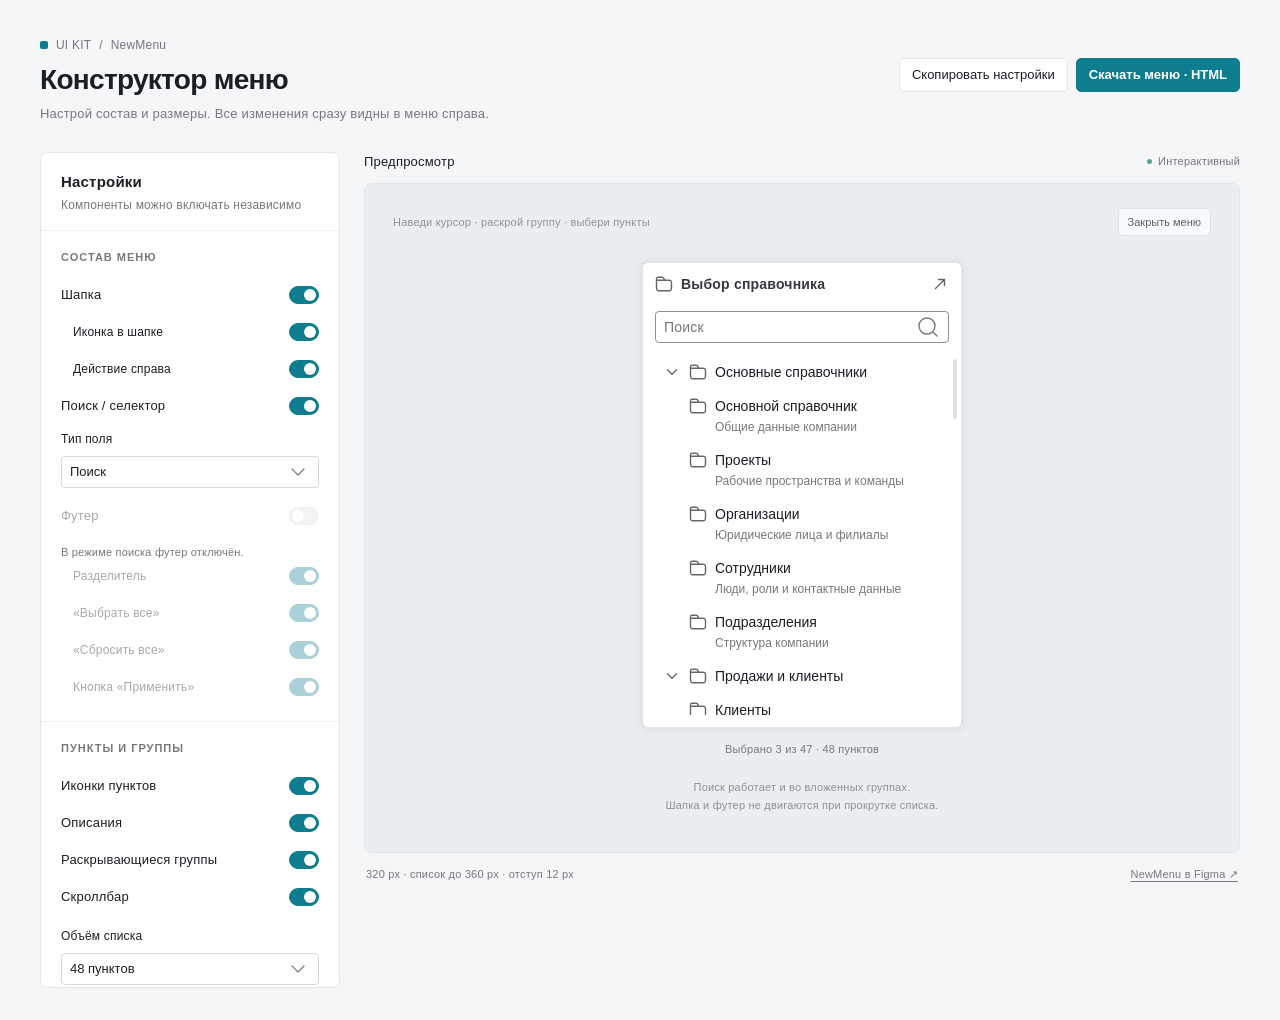
==== new-menu.html @ fdae14f4 "Add interactive NewMenu constructor" ====
<!doctype html>
<html lang="ru">
<head>
<meta charset="utf-8">
<meta name="viewport" content="width=device-width, initial-scale=1">
<meta name="color-scheme" content="light">
<title>NewMenu — конструктор</title>
<style>
:root{--accent:#0e7d8f;--text:#1b1e24;--muted:#76787c;--border:#e5e5e6;--hover:#f5fafb;--hover-text:#2b8d9c;--hover-icon:#0b6574;--icon:#636569;--danger:#d91528;--simple-text-disabled:#adaeb0;--surface:#fff;--menu-width:320px;--list-height:360px;--row-radius:4px}
*{box-sizing:border-box}body{margin:0;background:#f5f6f7;color:var(--text);font:14px/1.5 Inter,-apple-system,BlinkMacSystemFont,"Segoe UI",Arial,sans-serif;letter-spacing:.2px}button,input,select{font:inherit;color:inherit}button{cursor:pointer}button:disabled{cursor:default;opacity:.45}[hidden]{display:none!important}button,input,select,a{-webkit-tap-highlight-color:transparent}button:focus-visible,a:focus-visible,input:focus-visible,select:focus-visible{outline:2px solid var(--accent);outline-offset:3px}button{touch-action:manipulation}
.page{max-width:1320px;margin:auto;padding:36px 40px 32px}.page-header{display:flex;justify-content:space-between;align-items:flex-start;gap:24px;margin-bottom:28px}.eyebrow{display:flex;align-items:center;gap:8px;color:var(--muted);font-size:12px;margin-bottom:8px}.brand-mark{width:8px;height:8px;background:var(--accent);border-radius:2px}h1{font-size:28px;line-height:36px;letter-spacing:-.7px;margin:0 0 6px;font-weight:600}.subtitle{margin:0;color:var(--muted);max-width:620px;font-size:13px}.header-actions{display:flex;gap:8px;flex:none;padding-top:22px}.button{display:inline-flex;align-items:center;justify-content:center;gap:8px;min-height:34px;padding:7px 12px;border:1px solid var(--border);border-radius:5px;background:#fff;font-size:13px;line-height:18px;text-decoration:none}.button:hover{background:#f9fafb}.button--primary{background:var(--accent);border-color:var(--accent);color:#fff;font-weight:600}.button--primary:hover{background:#0b6e7e;border-color:#0b6e7e}.workspace{display:grid;grid-template-columns:300px minmax(0,1fr);gap:24px;align-items:start}.settings{background:#fff;border:1px solid var(--border);border-radius:8px;overflow:hidden}.settings-head{padding:18px 20px 16px;border-bottom:1px solid #eff0f1}.settings-head h2{margin:0 0 3px;font-size:15px;line-height:22px;font-weight:600}.settings-head p{margin:0;color:var(--muted);font-size:12px}.settings-section{margin:0;padding:18px 20px;border:0;border-bottom:1px solid #eff0f1;min-width:0}.settings-section:last-of-type{border-bottom:0}.section-title{font-size:11px;line-height:16px;letter-spacing:1px;text-transform:uppercase;font-weight:600;color:var(--muted);margin:0 0 14px}.switch-row{display:flex;align-items:center;justify-content:space-between;gap:12px;min-height:32px;font-size:13px;cursor:pointer}.switch-row+.switch-row{margin-top:5px}.switch-label{display:flex;align-items:center;gap:6px}.switch-row input{appearance:none;-webkit-appearance:none;position:relative;flex:none;width:30px;height:18px;margin:0;border:1px solid #d5d8da;border-radius:10px;background:#dfe2e4;cursor:pointer;transition:background .15s,border-color .15s}.switch-row input::after{content:"";position:absolute;left:2px;top:2px;width:12px;height:12px;border-radius:50%;background:#fff;box-shadow:0 1px 2px #0002;transition:transform .15s}.switch-row input:checked{background:var(--accent);border-color:var(--accent)}.switch-row input:checked::after{transform:translateX(12px)}.switch-row input:disabled{cursor:default;opacity:.35}.switch-row:has(input:disabled){color:#a6a9ad}.switch-row--sub{padding-left:12px;font-size:12px}.control-field{display:block;margin-bottom:16px;font-size:12px}.control-field:last-child{margin-bottom:0}.field-label{display:flex;align-items:center;justify-content:space-between;gap:8px;margin-bottom:8px}.field-value{color:var(--muted);font-variant-numeric:tabular-nums}.text-input,.select-input{width:100%;height:32px;border:1px solid #d5d8da;border-radius:4px;background:#fff;padding:5px 8px;font-size:13px}.text-input:hover,.select-input:hover{border-color:#a7acb0}.control-field input[type=range]{display:block;width:100%;margin:0;accent-color:var(--accent);height:18px;cursor:pointer}.settings-note{margin:12px 0 0;color:var(--muted);font-size:11px;line-height:16px}.presets{display:flex;gap:6px;flex-wrap:wrap}.preset{border:1px solid var(--border);border-radius:4px;background:#fff;padding:5px 8px;font-size:11px;line-height:16px}.preset:hover{border-color:#9fbfc4;background:var(--hover)}.settings-bottom{padding:14px 20px;background:#fbfcfc;border-top:1px solid #eff0f1}.reset-settings{border:0;padding:0;background:transparent;font-size:12px;color:var(--muted)}.reset-settings:hover{color:var(--accent)}
.preview-pane{min-width:0;position:sticky;top:24px}.preview-heading{display:flex;align-items:center;justify-content:space-between;gap:16px;margin:0 0 12px}.preview-heading h2{font-size:13px;font-weight:500;margin:0}.preview-state{display:flex;gap:6px;align-items:center;color:var(--muted);font-size:11px}.live-dot{width:5px;height:5px;border-radius:50%;background:#54a294}.stage{position:relative;min-height:670px;padding:24px 28px 28px;background:#ebeef0;border:1px solid #e1e5e7;border-radius:8px;display:flex;flex-direction:column;align-items:center;overflow:hidden}.stage-toolbar{width:100%;display:flex;align-items:center;justify-content:space-between;gap:12px;margin-bottom:26px}.stage-label{font-size:11px;color:#8c9399}.stage-toolbar .button{min-height:28px;padding:4px 9px;font-size:11px;background:#f8f9fa;color:#5c6369;border-color:#dbe0e3}.menu-anchor{width:var(--menu-width);max-width:100%;margin:0 auto}.stage-hint{margin:20px 0 0;color:#899198;font-size:11px;text-align:center;max-width:360px;line-height:18px}.preview-meta{display:flex;gap:12px;justify-content:space-between;margin:12px 2px 0;color:var(--muted);font-size:11px;line-height:18px}.preview-meta a{color:var(--muted);text-underline-offset:3px}.result{margin:16px auto 0;width:var(--menu-width);max-width:100%;border:1px solid #dce4e6;border-radius:6px;padding:12px;background:#f8fafb}.result-top{display:flex;justify-content:space-between;gap:8px;align-items:center;font-size:12px;font-weight:500}.result-count{font-size:11px;color:var(--muted);font-weight:400}.result-tags{display:flex;flex-wrap:wrap;gap:5px;margin-top:8px}.result-tag{padding:3px 6px;border:1px solid #dbe8ea;border-radius:3px;background:#eef6f7;color:#377581;font-size:11px;line-height:16px}.toast{position:fixed;z-index:50;bottom:24px;left:50%;transform:translateX(-50%);padding:10px 16px;background:#26353a;color:#fff;border-radius:6px;box-shadow:0 3px 14px #0002;font-size:12px;max-width:calc(100vw - 32px);text-align:center}.closed-state{display:flex;flex-direction:column;align-items:center;justify-content:center;gap:12px;min-height:300px;text-align:center;color:var(--muted);font-size:13px}
/* NewMenu: fixed outer regions and a separately scrolling Items section. */
.new-menu{display:flex;flex-direction:column;gap:12px;width:100%;padding:12px 0;border:1px solid var(--border);border-radius:6px;background:var(--surface);box-shadow:0 0 1px #0000000a,0 0 2px #0000000f,0 0 7px 4px #0000000a;overflow:hidden;letter-spacing:.2px}.menu-header{display:flex;align-items:flex-start;gap:8px;min-height:24px;margin:0 12px;color:#36393e}.menu-title{flex:1;min-width:0;font-weight:600;font-size:14px;line-height:18px;white-space:normal;overflow-wrap:anywhere}.asset{display:block;flex:none;width:18px;height:18px;background-color:var(--icon);mask:var(--asset) center/contain no-repeat;-webkit-mask:var(--asset) center/contain no-repeat}.asset--header{--asset:var(--asset-header)}.asset--folder{--asset:var(--asset-folder)}.asset--action{--asset:var(--asset-action)}.asset--chevron{--asset:var(--asset-chevron)}.asset--selection{--asset:var(--asset-selection);background-color:var(--accent)}.asset--search{--asset:var(--asset-search);width:24px;height:24px;background-color:var(--muted)}.header-action{display:grid;place-items:center;flex:none;width:24px;height:24px;padding:3px;margin:-3px;border:0;border-radius:4px;background:transparent}.header-action:hover{background:var(--hover)}.menu-control{position:relative;margin:0 12px}
/* The scrollbar overlays the fixed 12 px gutter and never takes row width. */
.items-region{position:relative;flex:none;min-width:0;width:100%}
.items-scroll{max-height:var(--list-height);overflow-y:auto;overflow-x:hidden;overscroll-behavior:contain;scrollbar-width:none;scroll-padding:4px;outline:none}
.items-scroll::-webkit-scrollbar{display:none;width:0;height:0}
.menu-items{padding:0 12px}
.scrollbar{position:absolute;z-index:1;top:0;right:0;bottom:0;width:12px;touch-action:none;user-select:none}
.scrollbar-thumb{position:absolute;top:0;left:4px;width:4px;height:60px;border:0;border-radius:9999px;background:#36393e;opacity:.15;cursor:grab}
.scrollbar.is-dragging,.scrollbar.is-dragging .scrollbar-thumb{cursor:grabbing}
.menu-row{display:flex;align-items:flex-start;gap:8px;width:100%;min-height:34px;margin:0;padding:8px 8px 8px calc(8px + var(--depth,0)*26px);border:0;border-radius:var(--row-radius);background:transparent;color:var(--text);text-align:left;line-height:18px}.row-copy{display:flex;flex:1;flex-direction:column;gap:4px;min-width:0}.row-title{display:block;font-size:14px;font-weight:400;line-height:18px;overflow-wrap:anywhere}.row-description{display:block;color:var(--muted);font-size:12px;line-height:16px;overflow-wrap:anywhere}.row-check{visibility:hidden}.menu-row[aria-checked=true]{color:var(--accent)}.menu-row[aria-checked=true]>.asset,.menu-row[aria-checked=true] .row-description{background-color:var(--accent)}.menu-row[aria-checked=true] .row-description{background-color:transparent;color:var(--accent)}.menu-row[aria-checked=true]>.row-check{visibility:visible}.menu-row:not(:disabled):is(:hover,:focus-visible){background:var(--hover);color:var(--hover-text)}.menu-row:not(:disabled):is(:hover,:focus-visible)>.asset{background-color:var(--hover-icon)}.menu-row:not(:disabled):is(:hover,:focus-visible) .row-description{color:var(--hover-text)}.menu-row[aria-checked=true]:is(:hover,:focus-visible),.menu-row[aria-checked=true]:is(:hover,:focus-visible) .row-description{color:var(--accent)}.menu-row[aria-checked=true]:is(:hover,:focus-visible)>.asset{background-color:var(--accent)}.menu-row:focus-visible{outline:2px solid var(--accent);outline-offset:-2px}.menu-row:disabled{color:#b0b2b6;opacity:1}.menu-row:disabled .row-description{color:#b0b2b6}.menu-row:disabled>.asset{background-color:#b0b2b6}.menu-row[aria-expanded=true]>.asset--chevron{transform:rotate(90deg)}.empty{display:flex;flex-direction:column;align-items:center;gap:8px;padding:24px;margin:0;background:#fff;color:var(--muted);font-size:14px;line-height:18px;text-align:center}.empty strong{display:block;width:100%;max-width:450px;margin:0;font-weight:600;color:#08080a}.empty p{width:100%;max-width:450px;margin:0;font-weight:400;overflow-wrap:anywhere}.menu-footer{display:flex;flex-direction:column;gap:12px;flex:none}.footer-divider{border:0;margin:0;height:1px;width:100%;background:var(--border)}.footer-links{display:flex;align-items:center;justify-content:space-between;gap:8px;padding:0 12px}.menu-link{border:0;background:transparent;padding:0;color:var(--accent);font-size:14px;line-height:18px}.menu-link:not(:disabled):hover{text-decoration:underline;text-underline-offset:3px}.menu-link--danger{color:var(--danger)}.menu-link--danger:disabled{color:var(--simple-text-disabled);opacity:1;text-decoration:none}.footer-apply{display:flex;justify-content:center;align-items:center;gap:6px;min-height:32px;margin:0 12px;padding:7px 12px;border:0;border-radius:4px;background:var(--accent);color:#fff;font-size:14px;font-weight:600;line-height:18px}.footer-apply:hover{background:#0b6e7e}.menu-stats{font-size:11px;color:var(--muted);text-align:center;margin:12px 0 0;line-height:18px}.new-menu.no-icons .leading-icon{display:none}.new-menu.no-descriptions .row-description{display:none}
.select-input{appearance:none;-webkit-appearance:none;padding-right:40px;background-color:#fff;background-image:var(--asset-selector-chevron);background-repeat:no-repeat;background-position:right 8px center;background-size:24px 24px}
/* NewSearch / NewSelector, M32: one 1 px border in every state. */
.kit-control::-webkit-search-cancel-button,.kit-control::-webkit-search-decoration{display:none}
.text-input:is(:focus,:focus-visible,:active),.select-input:is(:hover,:focus,:focus-visible,:active){border-color:var(--accent);outline:none;outline-offset:0;box-shadow:none}

.kit-field{position:relative;display:flex;align-items:center;gap:8px;width:100%;height:32px;padding:0 8px;border:1px solid #8f9092;border-radius:4px;background:#fff;box-shadow:none;cursor:text}
.kit-field:hover,.kit-field:focus-within{border-color:var(--accent)}
.kit-field .kit-control{display:block;flex:1;min-width:0;width:100%;height:30px;margin:0;padding:0;border:0;border-radius:0;background:transparent;color:#36393e;line-height:18px;font-size:14px;letter-spacing:.2px;box-shadow:none;outline:none;appearance:none;-webkit-appearance:none}
.kit-field :is(input,select,button):is(:focus,:focus-visible,:active){outline:none;outline-offset:0;box-shadow:none}
.kit-caption{position:absolute;z-index:1;left:8px;top:50%;transform:translateY(-50%);max-width:calc(100% - 48px);overflow:hidden;text-overflow:ellipsis;white-space:nowrap;pointer-events:none;color:var(--muted);font-size:14px;line-height:18px}
.kit-field:is(.is-filled,:focus-within)>.kit-caption{top:2px;transform:none;font-size:11px;line-height:8px}
.kit-field:focus-within>.kit-caption{color:var(--accent)}
.kit-field:not(.kit-field--selector):is(.is-filled,:focus-within)>.kit-control{padding-top:10px}
.kit-field>.asset--search{position:static;width:24px;height:24px;pointer-events:none;background-color:var(--muted)}
.kit-clear{position:relative;flex:none;display:grid;place-items:center;width:26px;height:30px;margin:0;padding:0 0 0 8px;border:0;border-radius:0;background:transparent}
.kit-clear::before{content:"";position:absolute;left:0;top:0;width:1px;height:30px;background:var(--asset-clear-divider) center/1px 30px no-repeat}
.asset--clear{--asset:var(--asset-clear);background-color:var(--muted)}
.kit-clear:is(:hover,:focus-visible)>.asset--clear{background-color:var(--accent)}
.kit-field--selector{cursor:pointer}
.kit-field--selector>.kit-control{position:absolute;inset:0;width:100%;height:30px;padding:0 40px 0 8px;cursor:pointer;background:none;line-height:18px}
.kit-field--selector option{color:#36393e;background:#fff}
.kit-field--selector>.asset--selector-chevron{--asset:var(--asset-selector-chevron);position:absolute;right:8px;top:3px;width:24px;height:24px;pointer-events:none;background-color:var(--muted)}
.kit-field--selector:has(select:open)>.asset--selector-chevron{--asset:var(--asset-selector-chevron-up)}
.kit-field.is-filled>.kit-caption{max-width:calc(100% - 82px)}
@supports(text-box-trim:trim-both){.kit-field:is(.is-filled,:focus-within)>.kit-caption{line-height:16px;text-box-trim:trim-both;text-box-edge:cap alphabetic}}
body.exported{background:#f5f6f7}.exported .page-header,.exported .settings,.exported .preview-heading,.exported .preview-meta,.exported .stage-toolbar,.exported .stage-hint{display:none}.exported .page{max-width:900px;padding:40px 24px}.exported .workspace{display:block}.exported .preview-pane{position:static}.exported .stage{background:transparent;border:0;min-height:0;padding:8px}.exported .result{background:#fff}
@media(min-width:1100px){.settings{max-height:calc(100vh - 64px);overflow-y:auto;scrollbar-width:thin}.preview-pane{top:24px}}
@media(max-width:850px){.page{padding:24px}.workspace{grid-template-columns:260px minmax(0,1fr);gap:16px}.settings-section{padding:16px}.settings-head{padding:16px}.stage{padding:20px 12px;min-height:640px}.header-actions{padding-top:0;flex-wrap:wrap;justify-content:flex-end}.page-header{gap:16px}.preview-meta{flex-direction:column;gap:2px}}
@media(max-width:650px){.page{padding:20px 16px}.page-header{display:block;margin-bottom:22px}.header-actions{justify-content:flex-start;margin-top:16px}.workspace{display:flex;flex-direction:column-reverse;gap:24px}.preview-pane,.settings{width:100%;position:static}.stage{min-height:0;padding:16px 10px 24px}.stage-toolbar{margin-bottom:20px}.stage-hint{margin-top:16px}.settings-section{padding:18px 20px}.settings-head{padding:18px 20px}h1{font-size:26px}.preview-meta{flex-direction:row;flex-wrap:wrap}.new-menu{max-width:100%}}
@media(prefers-reduced-motion:reduce){*,*::before,*::after{transition:none!important;scroll-behavior:auto!important}}
</style>
<style id="embedded-assets">:root{--asset-clear-divider:url("[data-uri]");--asset-clear:url("[data-uri]");--asset-selector-chevron-up:url("[data-uri]");--asset-selector-chevron:url("[data-uri]");--asset-header:url("[data-uri]");--asset-action:url("[data-uri]");--asset-search:url("[data-uri]");--asset-folder:url("[data-uri]");--asset-chevron:url("[data-uri]");--asset-selection:url("[data-uri]")}</style>
<script id="initial-config" type="application/json">{}</script>
</head>
<body>
<main class="page">
  <header class="page-header">
    <div><div class="eyebrow"><span class="brand-mark"></span>UI KIT <span aria-hidden="true">/</span> NewMenu</div><h1>Конструктор меню</h1><p class="subtitle">Настрой состав и размеры. Все изменения сразу видны в меню справа.</p></div>
    <div class="header-actions"><button type="button" class="button" id="copy-config">Скопировать настройки</button><button type="button" class="button button--primary" id="download-menu">Скачать меню · HTML</button></div>
  </header>
  <div class="workspace">
    <aside class="settings" aria-label="Настройки меню">
      <div class="settings-head"><h2>Настройки</h2><p>Компоненты можно включать независимо</p></div>
      <form id="settings-form" autocomplete="off">
        <section class="settings-section"><h3 class="section-title">Состав меню</h3>
          <label class="switch-row"><span>Шапка</span><input type="checkbox" data-option="header" checked></label>
          <label class="switch-row switch-row--sub"><span>Иконка в шапке</span><input type="checkbox" data-option="headerIcon" checked></label>
          <label class="switch-row switch-row--sub"><span>Действие справа</span><input type="checkbox" data-option="headerAction" checked></label>
          <label class="switch-row"><span>Поиск / селектор</span><input type="checkbox" data-option="control" checked></label>
          <label class="control-field" style="margin:8px 0 12px"><span class="field-label">Тип поля</span><select class="select-input" data-option="controlType"><option value="search">Поиск</option><option value="selector">Селектор раздела</option></select></label>
          <label class="switch-row"><span>Футер</span><input type="checkbox" data-option="footer" disabled></label>
          <p class="settings-note" id="footer-note">В режиме поиска футер отключён.</p>
          <label class="switch-row switch-row--sub"><span>Разделитель</span><input type="checkbox" data-option="divider" checked></label>
          <label class="switch-row switch-row--sub"><span>«Выбрать все»</span><input type="checkbox" data-option="selectAll" checked></label>
          <label class="switch-row switch-row--sub"><span>«Сбросить все»</span><input type="checkbox" data-option="resetAll" checked></label>
          <label class="switch-row switch-row--sub"><span>Кнопка «Применить»</span><input type="checkbox" data-option="apply" checked></label>
        </section>
        <section class="settings-section"><h3 class="section-title">Пункты и группы</h3>
          <label class="switch-row"><span>Иконки пунктов</span><input type="checkbox" data-option="icons" checked></label>
          <label class="switch-row"><span>Описания</span><input type="checkbox" data-option="descriptions" checked></label>
          <label class="switch-row"><span>Раскрывающиеся группы</span><input type="checkbox" data-option="groups" checked></label>
          <label class="switch-row"><span>Скроллбар</span><input type="checkbox" data-option="scroll" checked></label>
          <label class="control-field" style="margin-top:14px"><span class="field-label">Объём списка</span><select class="select-input" data-option="amount"><option value="24">24 пункта</option><option value="48" selected>48 пунктов</option><option value="80">80 пунктов</option></select></label>
          <div class="presets"><button type="button" class="preset" id="expand-all">Раскрыть все</button><button type="button" class="preset" id="collapse-all">Свернуть все</button></div>
        </section>
        <section class="settings-section"><h3 class="section-title">Размеры и отступы</h3>
          <label class="control-field"><span class="field-label">Ширина меню <output id="width-value" class="field-value">320 px</output></span><input type="range" min="280" max="520" step="8" value="320" data-option="width" aria-label="Ширина меню"></label>
          <label class="control-field"><span class="field-label">Высота области списка <output id="height-value" class="field-value">360 px</output></span><input type="range" min="160" max="560" step="20" value="360" data-option="height" aria-label="Высота области списка"></label>
          <p class="settings-note">От пунктов до краёв панели — всегда 12 px. Скроллбар расположен в правом отступе. Радиус панели 6 px, пунктов — 4 px; иконки 18 px.</p>
        </section>
        <section class="settings-section"><h3 class="section-title">Текст и варианты</h3>
          <label class="control-field"><span class="field-label">Заголовок меню</span><input class="text-input" type="text" data-option="title" value="Выбор справочника" maxlength="100"></label>
          <div class="presets"><button type="button" class="preset" data-preset="full">Полное</button><button type="button" class="preset" data-preset="compact">Компактное</button><button type="button" class="preset" data-preset="minimal">Только список</button></div>
        </section>
        <div class="settings-bottom"><button type="button" class="reset-settings" id="reset-settings">Вернуть исходные настройки</button></div>
      </form>
    </aside>
    <section class="preview-pane" aria-label="Предпросмотр меню">
      <div class="preview-heading"><h2>Предпросмотр</h2><span class="preview-state"><span class="live-dot"></span>Интерактивный</span></div>
      <div class="stage">
        <div class="stage-toolbar"><span class="stage-label">Наведи курсор · раскрой группу · выбери пункты</span><button class="button" type="button" id="toggle-menu" aria-controls="new-menu" aria-expanded="true">Закрыть меню</button></div>
        <div class="menu-anchor">
          <section class="new-menu" id="new-menu" aria-label="Выбор справочника">
            <header class="menu-header" id="menu-header"><span class="asset asset--header" id="header-icon" aria-hidden="true"></span><span class="menu-title" id="menu-title">Выбор справочника</span><button type="button" class="header-action" id="header-action" title="Увеличить ширину" aria-label="Увеличить ширину"><span class="asset asset--action" aria-hidden="true"></span></button></header>
            <div class="menu-control" id="menu-control">
              <div class="kit-field" id="search-field" data-figma-component="NewSearch/M32">
                <span class="kit-caption" aria-hidden="true">Поиск</span><input class="kit-control" type="search" id="menu-search" aria-label="Поиск справочника" autocomplete="off" spellcheck="false"><span class="asset asset--search" aria-hidden="true"></span><button type="button" class="kit-clear" id="clear-search" aria-label="Очистить поиск" hidden><span class="asset asset--clear" aria-hidden="true"></span></button>
              </div>
              <div class="kit-field kit-field--selector" id="selector-field" data-figma-component="NewSelector/M32" hidden>
                <select class="menu-selector kit-control" id="menu-selector" aria-label="Раздел справочников"><option value="all" selected>Все разделы</option></select><span class="asset asset--selector-chevron" aria-hidden="true"></span>
              </div>
            </div>
            <div class="items-region">
              <div class="items-scroll" id="items-scroll" role="region" tabindex="0" aria-label="Список справочников, прокручиваемая область"><div class="menu-items" id="menu-items" role="menu" aria-label="Справочники"></div></div>
              <div class="scrollbar" id="menu-scrollbar" aria-hidden="true" hidden><div class="scrollbar-thumb" id="menu-scrollbar-thumb"></div></div>
            </div>
            <footer class="menu-footer" id="menu-footer" hidden><hr class="footer-divider" id="footer-divider"><div class="footer-links" id="footer-links"><button type="button" class="menu-link" id="select-all">Выбрать все</button><button type="button" class="menu-link menu-link--danger" id="reset-all">Сбросить все</button></div><button type="button" class="footer-apply" id="apply">Применить</button></footer>
          </section>
          <div class="closed-state" id="closed-state" hidden><span>Меню закрыто</span><button type="button" class="button button--primary" id="reopen-menu">Открыть меню</button></div>
          <p class="menu-stats" id="menu-stats" role="status" aria-live="polite"></p>
        </div>
        <p class="stage-hint">Поиск работает и во вложенных группах.<br>Шапка и футер не двигаются при прокрутке списка.</p>
        <div class="result" id="result" hidden><div class="result-top"><span id="result-title">Выбор применён</span><span class="result-count" id="result-count"></span></div><div class="result-tags" id="result-tags"></div></div>
      </div>
      <div class="preview-meta"><span id="geometry-label">320 px · список до 360 px · отступ 12 px</span><a href="https://www.figma.com/design/pUX3P9VmLBkdQ1vIupjeSr/UI-KIT?node-id=18224-9523" target="_blank" rel="noopener">NewMenu в Figma ↗</a></div>
    </section>
  </div>
</main>
<div class="toast" id="toast" role="status" hidden></div>
<script>
(function () {
  'use strict';
  const defaults = {header:true,headerIcon:true,headerAction:true,control:true,controlType:'search',footer:true,divider:true,selectAll:true,resetAll:true,apply:true,icons:true,descriptions:true,groups:true,scroll:true,amount:48,width:320,height:360,title:'Выбор справочника'};
  const byId = id => document.getElementById(id);
  let restored = {};
  try { restored = JSON.parse(byId('initial-config').textContent || '{}'); } catch (_) {}
  const config = {...defaults};
  const boolOptions = Object.keys(defaults).filter(key => typeof defaults[key] === 'boolean');
  function loadConfig(source) {
    boolOptions.forEach(key => { if (typeof source[key] === 'boolean') config[key] = source[key]; });
    if (['search','selector'].includes(source.controlType)) config.controlType = source.controlType;
    if ([24,48,80].includes(Number(source.amount))) config.amount = Number(source.amount);
    for (const [key,min,max] of [['width',280,520],['height',160,560]]) if (Number.isFinite(Number(source[key]))) config[key] = Math.min(max,Math.max(min,Number(source[key])));
    if (typeof source.title === 'string') config.title = source.title.slice(0,100);
  }
  loadConfig(restored.config || {});
  const catalog = [
    {id:'common',title:'Основные справочники',children:[
      {id:'main',title:'Основной справочник',description:'Общие данные компании'},
      {id:'projects',title:'Проекты',description:'Рабочие пространства и команды'},
      {id:'organizations',title:'Организации',description:'Юридические лица и филиалы'},
      {id:'employees',title:'Сотрудники',description:'Люди, роли и контактные данные'},
      {id:'departments',title:'Подразделения',description:'Структура компании'}]},
    {id:'sales',title:'Продажи и клиенты',children:[
      {id:'clients',title:'Клиенты',description:'Компании и контактные лица'},
      {id:'counterparties',title:'Контрагенты',description:'Партнёры и поставщики'},
      {id:'deals',title:'Сделки',description:'Этапы и статусы продаж'},
      {id:'contracts',title:'Договоры',description:'Действующие и архивные документы'},
      {id:'client-contacts',title:'Контакты клиентов',description:'Телефоны, адреса и почта'},
      {id:'sales-channels',title:'Каналы продаж',description:'Источники обращений'},
      {id:'segments',title:'Сегменты клиентов',description:'Группы по общим признакам'}]},
    {id:'finance',title:'Финансы',children:[
      {id:'accounts',title:'Расчётные счета',description:'Банки и реквизиты'},
      {id:'currencies',title:'Валюты',description:'Коды и курсы валют'},
      {id:'budget',title:'Бюджетирование',children:[
        {id:'budgets',title:'Бюджеты',description:'Планы доходов и расходов'},
        {id:'cost-centers',title:'Центры затрат',description:'Направления распределения'},
        {id:'expense-types',title:'Статьи расходов',description:'Категории затрат'},
        {id:'income-types',title:'Статьи доходов',description:'Источники поступлений'}]},
      {id:'payment-types',title:'Способы оплаты',description:'Наличные и безналичные'},
      {id:'taxes',title:'Налоговые ставки',description:'Ставки и режимы учёта'},
      {id:'finance-archive',title:'Архив финансов',description:'Недоступно для вашей роли',disabled:true}]},
    {id:'products',title:'Продукты и склад',children:[
      {id:'product-catalog',title:'Каталог продуктов',description:'Товары, работы и услуги'},
      {id:'categories',title:'Категории продуктов',description:'Группы и подкатегории'},
      {id:'units',title:'Единицы измерения',description:'Штуки, метры, килограммы'},
      {id:'warehouses',title:'Склады',description:'Места хранения и остатки'},
      {id:'suppliers',title:'Поставщики',description:'Условия и контакты'},
      {id:'price-lists',title:'Прайс-листы',description:'Цены и условия поставки'},
      {id:'brands',title:'Бренды',description:'Производители и торговые марки'}]},
    {id:'operations',title:'Операционные справочники',children:[
      {id:'locations',title:'Локации',description:'Офисы и рабочие площадки'},
      {id:'regions',title:'Регионы',description:'Территории присутствия'},
      {id:'delivery',title:'Доставка',children:[
        {id:'delivery-methods',title:'Способы доставки',description:'Курьер, транспорт и самовывоз'},
        {id:'carriers',title:'Перевозчики',description:'Транспортные компании'},
        {id:'routes',title:'Маршруты',description:'Направления перевозок'}]},
      {id:'resources',title:'Ресурсы',description:'Оборудование и материалы'},
      {id:'processes',title:'Бизнес-процессы',description:'Сценарии и этапы работы'},
      {id:'statuses',title:'Статусы',description:'Состояния задач и документов'}]},
    {id:'administration',title:'Администрирование',children:[
      {id:'roles',title:'Роли пользователей',description:'Наборы прав доступа'},
      {id:'permissions',title:'Права доступа',description:'Доступные действия'},
      {id:'notifications',title:'Уведомления',description:'События и получатели'},
      {id:'templates',title:'Шаблоны документов',description:'Формы и типовые тексты'},
      {id:'integrations',title:'Интеграции',description:'Подключения к внешним системам'},
      {id:'data-sources',title:'Источники данных',description:'Подключённые базы и сервисы'},
      {id:'import-rules',title:'Правила импорта',description:'Загрузка и сопоставление полей'},
      {id:'export-rules',title:'Правила экспорта',description:'Выгрузка и форматы'},
      {id:'audit',title:'Журнал изменений',description:'История действий в справочниках'}]}
  ];
  // Additional items make it possible to inspect scrolling with up to 80 leaves.
  const extras = ['Типы документов','Категории задач','Календари','Рабочие графики','Причины отказа','Типы обращений','Приоритеты','Системы учёта','Типы адресов','Контактные каналы','Языки','Часовые пояса','Единицы хранения','Типы оборудования','Лицензии','Сертификаты','Классификаторы','Источники обращений','Теги','Пользовательские поля','Типы связей','Правила проверки','Форматы данных','Сценарии согласования','Группы уведомлений','Виды деятельности','Категории партнёров','Условия поставки','Сроки оплаты','Типы событий','Метки документов','Причины изменений','Типы ресурсов','Уровни доступа','Схемы маршрутизации','Шаблоны писем','Коды операций','Служебные справочники','Архивные классификаторы','Дополнительные параметры'];
  catalog.push({id:'additional',title:'Дополнительные справочники',children:extras.map((title,index)=>({id:'extra-'+index,title,description:'Настройки и значения справочника'}))});
  function leaves(nodes) { return nodes.flatMap(node => node.children ? leaves(node.children) : [node]); }
  const allLeaves = leaves(catalog), allGroups = [];
  function collectGroups(nodes) { nodes.forEach(node=>{if(node.children){allGroups.push(node.id);collectGroups(node.children);}}); }
  collectGroups(catalog);
  let expanded = new Set(Array.isArray(restored.expanded) ? restored.expanded.filter(id=>allGroups.includes(id)) : ['common','sales','finance','budget','products']);
  let selected = new Set(Array.isArray(restored.selected) ? restored.selected : ['main','projects','clients']);
  let applied = new Set(), query = '', category = 'all', isOpen = true, toastTimer;
  let activeTree = [], currentLeaves = [], visibleLeafIds = [], rowMap = new Map(), groupMap = new Map();
  const menu = byId('new-menu'), scroller = byId('items-scroll'), itemList = byId('menu-items');
  const scrollbar = byId('menu-scrollbar'), scrollThumb = byId('menu-scrollbar-thumb');
  let scrollbarFrame = 0, scrollDrag = null;
  let scrollGeometry = {maxScroll:0,travel:0,thumbHeight:0};
  function updateScrollbar() {
    const viewport=scroller.clientHeight, content=scroller.scrollHeight;
    const maxScroll=Math.max(0,content-viewport), track=Math.max(0,viewport-8);
    const thumbHeight=Math.min(track,60);
    const travel=Math.max(0,track-thumbHeight);
    scrollGeometry={maxScroll,travel,thumbHeight};
    scrollbar.hidden=!config.scroll||!isOpen||maxScroll<=1||viewport<=0;
    if(scrollbar.hidden)return;
    const position=Math.min(maxScroll,Math.max(0,scroller.scrollTop));
    scrollThumb.style.height=thumbHeight+'px';
    scrollThumb.style.transform='translateY('+(4+(travel*position/maxScroll))+'px)';
  }
  function requestScrollbarUpdate() {
    if(scrollbarFrame)return;
    scrollbarFrame=requestAnimationFrame(()=>{scrollbarFrame=0;updateScrollbar();});
  }
  const normalize = text => String(text).trim().toLocaleLowerCase('ru').replace(/ё/g,'е');
  const asset = (name,extra='') => {const node=document.createElement('span');node.className='asset asset--'+name+(extra?' '+extra:'');node.setAttribute('aria-hidden','true');return node;};
  function trimTree(nodes,allowed) { return nodes.map(node=>node.children?{...node,children:trimTree(node.children,allowed)}:node).filter(node=>node.children?node.children.length:allowed.has(node.id)); }
  function buildData() {
    currentLeaves = allLeaves.slice(0,config.amount);
    const allowed = new Set(currentLeaves.map(item=>item.id));
    selected = new Set([...selected].filter(id=>allowed.has(id)&&!currentLeaves.find(item=>item.id===id).disabled));
    activeTree = trimTree(catalog,allowed);
    if (!activeTree.some(node=>node.id===category)) category='all';
    const selector=byId('menu-selector');selector.replaceChildren();
    const option=document.createElement('option');option.value='all';option.textContent='Все разделы';selector.append(option);
    activeTree.forEach(node=>{const o=document.createElement('option');o.value=node.id;o.textContent=node.title;selector.append(o);});selector.value=category;
  }
  function getView() {
    const filter = config.control && config.controlType==='search' ? normalize(query) : '';
    const section = config.control && config.controlType==='selector' ? category : 'all';
    const source = section==='all'?activeTree:activeTree.filter(node=>node.id===section);
    function visit(nodes,ancestorMatched=false) { return nodes.flatMap(node=>{
      const own = !filter||normalize(node.title+' '+(node.description||'')).includes(filter);
      if(node.children){const children=visit(node.children,ancestorMatched||own);return children.length?[{...node,children}]:[];}
      return own||ancestorMatched?[node]:[];
    }); }
    return visit(source);
  }
  function isSearchMode() { return config.control&&config.controlType==='search'; }
  function makeRow(node,depth) {
    const group=!!node.children, searchMode=isSearchMode(), row=document.createElement('button');
    row.type='button';row.className='menu-row';row.style.setProperty('--depth',depth);row.id='menu-row-'+node.id;row.dataset.nodeId=node.id;
    row.setAttribute('role',group||searchMode?'menuitem':'menuitemcheckbox');
    if(group){row.setAttribute('aria-controls','children-'+node.id);row.append(asset('chevron'));}else{if(!searchMode)row.setAttribute('aria-checked',String(selected.has(node.id)));row.disabled=!!node.disabled;}
    row.append(asset('folder','leading-icon'));
    const copy=document.createElement('span');copy.className='row-copy';
    const title=document.createElement('span');title.className='row-title';title.id='label-'+node.id;title.textContent=node.title;copy.append(title);row.setAttribute('aria-labelledby',title.id);
    if(node.description){const description=document.createElement('span');description.className='row-description';description.id='description-'+node.id;description.textContent=node.description;copy.append(description);if(config.descriptions)row.setAttribute('aria-describedby',description.id);}
    row.append(copy);
    if(!group&&!searchMode){row.append(asset('selection','row-check'));}
    row.addEventListener('click',()=>{if(group){const wasOpen=row.getAttribute('aria-expanded')==='true';if(wasOpen)expanded.delete(node.id);else expanded.add(node.id);updateExpansion(node.id,!wasOpen);}else{if(selected.has(node.id))selected.delete(node.id);else selected.add(node.id);updateSelection();}});
    rowMap.set(node.id,row);return row;
  }
  function updateExpansion(id,open) {
    const entry=groupMap.get(id);if(!entry)return;
    entry.children.hidden=!open;entry.row.setAttribute('aria-expanded',String(open));
    requestScrollbarUpdate();
  }
  function renderItems(preserveScroll=true) {
    const scrollTop=preserveScroll?scroller.scrollTop:0, focusId=document.activeElement?.dataset?.nodeId;
    rowMap=new Map();groupMap=new Map();itemList.replaceChildren();
    const view=getView(), matches=leaves(view);visibleLeafIds=matches.filter(item=>!item.disabled).map(item=>item.id);
    const searching=config.control&&config.controlType==='search'&&!!normalize(query);
    function append(nodes,parent,depth) { nodes.forEach(node=>{
      if(node.children&&config.groups){const wrap=document.createElement('div');wrap.setAttribute('role','group');wrap.setAttribute('aria-label',node.title);const row=makeRow(node,depth);wrap.append(row);const children=document.createElement('div');children.id='children-'+node.id;children.setAttribute('role','group');children.setAttribute('aria-label',node.title);wrap.append(children);parent.append(wrap);groupMap.set(node.id,{row,children});append(node.children,children,depth+1);updateExpansion(node.id,searching||expanded.has(node.id));}
      else if(node.children)append(node.children,parent,0);
      else parent.append(makeRow(node,depth));
    }); }
    append(view,itemList,0);
    if(!matches.length){const empty=document.createElement('div');empty.className='empty';empty.setAttribute('role','status');const title=document.createElement('strong');title.textContent='Попробуйте ещё раз';const description=document.createElement('p');description.textContent='Если ошибка повторится, обратитесь в поддержку';empty.append(title,description);itemList.append(empty);}
    scroller.scrollTop=scrollTop;updateSelection();
    if(focusId&&rowMap.has(focusId))rowMap.get(focusId).focus({preventScroll:true});
    requestScrollbarUpdate();
  }
  function updateSelection() {
    if(!isSearchMode())currentLeaves.forEach(item=>{const row=rowMap.get(item.id);if(row)row.setAttribute('aria-checked',String(selected.has(item.id)));});
    byId('select-all').disabled=!visibleLeafIds.length;
    byId('reset-all').disabled=!selected.size;
    const available=currentLeaves.filter(item=>!item.disabled).length;
    byId('menu-stats').textContent='Выбрано '+selected.size+' из '+available+' · '+currentLeaves.length+' пунктов';
  }
  function syncFieldStates() {
    const searchFilled=byId('menu-search').value.length>0;
    byId('search-field').classList.toggle('is-filled',searchFilled);
    byId('clear-search').hidden=!searchFilled;
  }
  function syncControls() {
    document.querySelectorAll('[data-option]').forEach(input=>{const key=input.dataset.option;if(input.type==='checkbox')input.checked=config[key];else if(input.type==='radio')input.checked=Number(input.value)===config[key];else input.value=config[key];});
    for(const key of ['headerIcon','headerAction'])document.querySelector('[data-option="'+key+'"]').disabled=!config.header;
    const searchMode=isSearchMode(), footerControl=document.querySelector('[data-option="footer"]');
    footerControl.disabled=searchMode;footerControl.checked=!searchMode&&config.footer;
    byId('footer-note').hidden=!searchMode;
    for(const key of ['divider','selectAll','resetAll','apply'])document.querySelector('[data-option="'+key+'"]').disabled=searchMode||!config.footer;
    document.querySelector('[data-option="controlType"]').disabled=!config.control;
    byId('expand-all').disabled=byId('collapse-all').disabled=!config.groups;
    byId('width-value').textContent=config.width+' px';byId('height-value').textContent=config.height+' px';
  }
  function applyConfig(rebuild=false) {
    document.documentElement.style.setProperty('--menu-width',config.width+'px');
    document.documentElement.style.setProperty('--list-height',config.height+'px');
    byId('menu-header').hidden=!config.header;byId('header-icon').hidden=!config.headerIcon;byId('header-action').hidden=!config.headerAction;
    byId('menu-title').textContent=config.title||'Меню';menu.setAttribute('aria-label',config.title||'Меню');
    byId('menu-control').hidden=!config.control;byId('search-field').hidden=config.controlType!=='search';byId('selector-field').hidden=config.controlType!=='selector';
    const hasFooter=!isSearchMode()&&config.footer&&(config.divider||config.selectAll||config.resetAll||config.apply);
    byId('menu-footer').hidden=!hasFooter;byId('footer-divider').hidden=!config.divider;byId('footer-links').hidden=!(config.selectAll||config.resetAll);byId('select-all').hidden=!config.selectAll;byId('reset-all').hidden=!config.resetAll;byId('apply').hidden=!config.apply;
    menu.classList.toggle('no-icons',!config.icons);menu.classList.toggle('no-descriptions',!config.descriptions);
    byId('geometry-label').textContent=config.width+' px · список до '+config.height+' px · отступ 12 px';
    syncControls();if(rebuild)buildData();syncFieldStates();renderItems();setOpen(true);
  }
  function setOpen(open,focus=false) {
    isOpen=open;menu.hidden=!open;byId('closed-state').hidden=open;
    byId('toggle-menu').textContent=open?'Закрыть меню':'Открыть меню';byId('toggle-menu').setAttribute('aria-expanded',String(open));
    if(focus&&open){const target=config.control&&config.controlType==='search'?byId('menu-search'):config.control&&config.controlType==='selector'?byId('menu-selector'):visibleRows()[0];if(target)target.focus();}
    requestScrollbarUpdate();
  }
  function showToast(text) { clearTimeout(toastTimer);byId('toast').textContent=text;byId('toast').hidden=false;toastTimer=setTimeout(()=>{byId('toast').hidden=true;},2600); }
  const numericKeys=['width','height','amount'];
  byId('settings-form').addEventListener('submit',event=>event.preventDefault());
  document.querySelectorAll('[data-option]').forEach(input=>{input.addEventListener(input.type==='range'||input.type==='text'?'input':'change',()=>{const key=input.dataset.option;if(input.type==='radio'&&!input.checked)return;config[key]=input.type==='checkbox'?input.checked:numericKeys.includes(key)?Number(input.value):input.value;if(key==='controlType'||key==='control'){query='';byId('menu-search').value='';category='all';byId('menu-selector').value='all';}applyConfig(key==='amount');});});
  byId('menu-search').addEventListener('input',event=>{query=event.target.value;syncFieldStates();renderItems(false);});
  byId('menu-selector').addEventListener('change',event=>{category=event.target.value;syncFieldStates();renderItems(false);});
  byId('clear-search').addEventListener('click',()=>{query='';byId('menu-search').value='';syncFieldStates();renderItems(false);byId('menu-search').focus();});
  byId('select-all').addEventListener('click',()=>{visibleLeafIds.forEach(id=>selected.add(id));updateSelection();});
  byId('reset-all').addEventListener('click',()=>{selected.clear();updateSelection();});
  byId('apply').addEventListener('click',()=>{
    applied=new Set(selected);byId('result').hidden=false;byId('result-title').textContent=applied.size?'Выбор применён':'Выбор сброшен';byId('result-count').textContent=applied.size+' выбрано';const tags=byId('result-tags');tags.replaceChildren();const items=currentLeaves.filter(item=>applied.has(item.id));items.slice(0,8).forEach(item=>{const tag=document.createElement('span');tag.className='result-tag';tag.textContent=item.title;tags.append(tag);});if(items.length>8){const more=document.createElement('span');more.className='result-tag';more.textContent='Ещё '+(items.length-8);tags.append(more);}tags.hidden=!items.length;showToast('Применено: '+applied.size+' '+plural(applied.size));
  });
  function plural(count){const mod=count%100;return mod>=11&&mod<=14?'пунктов':count%10===1?'пункт':count%10>=2&&count%10<=4?'пункта':'пунктов';}
  byId('header-action').addEventListener('click',()=>{config.width=config.width<400?440:320;applyConfig();});
  byId('toggle-menu').addEventListener('click',()=>setOpen(!isOpen));byId('reopen-menu').addEventListener('click',()=>setOpen(true,true));
  byId('expand-all').addEventListener('click',()=>{expanded=new Set(allGroups);renderItems();setOpen(true);});
  byId('collapse-all').addEventListener('click',()=>{expanded.clear();query='';byId('menu-search').value='';syncFieldStates();renderItems(false);setOpen(true);});
  function resetSettings() {Object.assign(config,defaults);query='';category='all';byId('menu-search').value='';expanded=new Set(['common','sales','finance','budget','products']);selected=new Set(['main','projects','clients']);byId('result').hidden=true;applyConfig(true);scroller.scrollTop=0;}
  byId('reset-settings').addEventListener('click',resetSettings);
  document.querySelectorAll('[data-preset]').forEach(button=>button.addEventListener('click',()=>{const preset=button.dataset.preset;Object.assign(config,defaults);if(preset==='compact')Object.assign(config,{descriptions:false,header:false,footer:false,width:320,height:300});if(preset==='minimal')Object.assign(config,{header:false,control:false,footer:false,icons:false,descriptions:false,groups:false,width:320,height:360});query='';byId('menu-search').value='';category='all';applyConfig(true);}));
  function visibleRows() {return Array.from(itemList.querySelectorAll('.menu-row')).filter(row=>!row.disabled&&row.getClientRects().length>0);}
  itemList.addEventListener('keydown',event=>{
    const rows=visibleRows(), index=rows.indexOf(document.activeElement);if(index<0)return;let target;
    if(event.key==='ArrowDown')target=rows[Math.min(index+1,rows.length-1)];if(event.key==='ArrowUp')target=rows[Math.max(index-1,0)];if(event.key==='Home')target=rows[0];if(event.key==='End')target=rows[rows.length-1];
    const id=document.activeElement.dataset.nodeId,group=groupMap.get(id);
    if(event.key==='ArrowRight'&&group){event.preventDefault();expanded.add(id);updateExpansion(id,true);return;}
    if(event.key==='ArrowLeft'){if(group&&group.row.getAttribute('aria-expanded')==='true'){event.preventDefault();expanded.delete(id);updateExpansion(id,false);return;}const parent=document.activeElement.parentElement?.closest('[id^="children-"]');if(parent){const parentRow=rowMap.get(parent.id.slice(9));if(parentRow){event.preventDefault();parentRow.focus();return;}}}
    if(target){event.preventDefault();target.focus();}
  });
  byId('menu-search').addEventListener('keydown',event=>{if(event.key==='ArrowDown'){const first=visibleRows()[0];if(first){event.preventDefault();first.focus();}}});
  scroller.addEventListener('keydown',event=>{if(event.target===scroller&&event.key==='ArrowDown'){const first=visibleRows()[0];if(first){event.preventDefault();first.focus();}}});
  document.addEventListener('keydown',event=>{if(event.key==='Escape'&&isOpen&&menu.contains(document.activeElement)){event.preventDefault();setOpen(false);if(document.body.classList.contains('exported'))byId('reopen-menu').focus();else byId('toggle-menu').focus();}});
  scroller.addEventListener('scroll',requestScrollbarUpdate,{passive:true});
  scrollbar.addEventListener('pointerdown',event=>{
    if(event.button!==0||scrollbar.hidden)return;
    updateScrollbar();
    const {maxScroll,travel,thumbHeight}=scrollGeometry;
    if(travel<=0)return;
    event.preventDefault();
    if(!scrollThumb.contains(event.target)){
      const y=event.clientY-scrollbar.getBoundingClientRect().top-4-thumbHeight/2;
      scroller.scrollTop=Math.min(maxScroll,Math.max(0,y/travel*maxScroll));
    }
    scrollDrag={pointerId:event.pointerId,startY:event.clientY,startScroll:scroller.scrollTop,scale:maxScroll/travel};
    scrollbar.setPointerCapture(event.pointerId);scrollbar.classList.add('is-dragging');requestScrollbarUpdate();
  });
  scrollbar.addEventListener('pointermove',event=>{
    if(!scrollDrag||event.pointerId!==scrollDrag.pointerId)return;
    scroller.scrollTop=Math.min(scrollGeometry.maxScroll,Math.max(0,scrollDrag.startScroll+(event.clientY-scrollDrag.startY)*scrollDrag.scale));
    requestScrollbarUpdate();
  });
  function endScrollDrag(event) {
    if(!scrollDrag||event.pointerId!==scrollDrag.pointerId)return;
    const pointerId=scrollDrag.pointerId;scrollDrag=null;scrollbar.classList.remove('is-dragging');
    if(scrollbar.hasPointerCapture(pointerId))scrollbar.releasePointerCapture(pointerId);
  }
  scrollbar.addEventListener('pointerup',endScrollDrag);scrollbar.addEventListener('pointercancel',endScrollDrag);scrollbar.addEventListener('lostpointercapture',endScrollDrag);
  scrollbar.addEventListener('wheel',event=>{
    const unit=event.deltaMode===1?18:event.deltaMode===2?scroller.clientHeight:1;
    scroller.scrollTop+=event.deltaY*unit;event.preventDefault();requestScrollbarUpdate();
  },{passive:false});
  window.addEventListener('resize',requestScrollbarUpdate);
  if(typeof ResizeObserver!=='undefined'){
    const observer=new ResizeObserver(requestScrollbarUpdate);observer.observe(scroller);observer.observe(itemList);
  }
  function configurationText(){return JSON.stringify(config,null,2);}
  byId('copy-config').addEventListener('click',async()=>{const text=configurationText();try{if(!navigator.clipboard)throw new Error('clipboard unavailable');await navigator.clipboard.writeText(text);showToast('Настройки скопированы');}catch(_){const area=document.createElement('textarea');area.value=text;area.style.cssText='position:fixed;left:-9999px';document.body.append(area);area.select();let copied=false;try{copied=document.execCommand('copy');}catch(_){}area.remove();if(copied)showToast('Настройки скопированы');else{download(new Blob([text],{type:'application/json;charset=utf-8'}),'newmenu-settings.json');showToast('Настройки сохранены в файл');}}});
  function download(blob,name){const url=URL.createObjectURL(blob),link=document.createElement('a');link.href=url;link.download=name;document.body.append(link);link.click();link.remove();setTimeout(()=>URL.revokeObjectURL(url),10000);}
  byId('download-menu').addEventListener('click',()=>{
    const clone=document.documentElement.cloneNode(true);clone.querySelector('body').classList.add('exported');clone.querySelector('title').textContent=config.title||'NewMenu';
    clone.querySelector('#initial-config').textContent=JSON.stringify({config,selected:[...selected],expanded:[...expanded]}).replace(/</g,'\\u003c');
    clone.querySelector('#menu-items').replaceChildren();clone.querySelector('#toast').hidden=true;clone.querySelector('#result').hidden=true;
    const html='<!doctype html>\n'+clone.outerHTML;
    download(new Blob([html],{type:'text/html;charset=utf-8'}),'newmenu.html');showToast('Готово: newmenu.html');
  });
  buildData();applyConfig();
})();
</script>
</body>
</html>
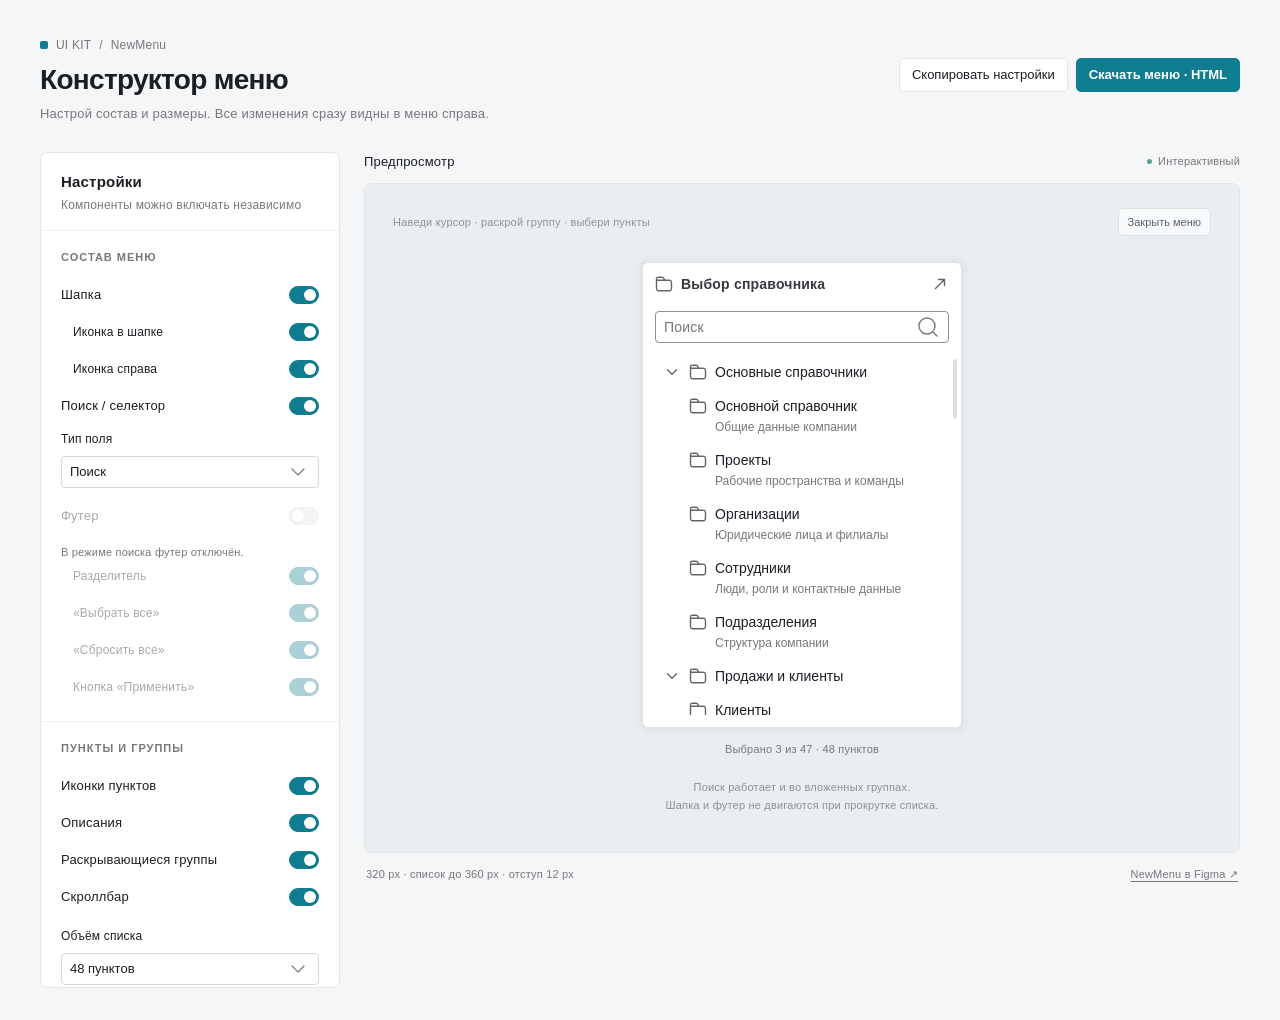
==== commit 5dc99952: "Simplify NewMenu header icon and search field states" ====
--- a/new-menu.html
+++ b/new-menu.html
@@ -11,7 +11,7 @@
 .page{max-width:1320px;margin:auto;padding:36px 40px 32px}.page-header{display:flex;justify-content:space-between;align-items:flex-start;gap:24px;margin-bottom:28px}.eyebrow{display:flex;align-items:center;gap:8px;color:var(--muted);font-size:12px;margin-bottom:8px}.brand-mark{width:8px;height:8px;background:var(--accent);border-radius:2px}h1{font-size:28px;line-height:36px;letter-spacing:-.7px;margin:0 0 6px;font-weight:600}.subtitle{margin:0;color:var(--muted);max-width:620px;font-size:13px}.header-actions{display:flex;gap:8px;flex:none;padding-top:22px}.button{display:inline-flex;align-items:center;justify-content:center;gap:8px;min-height:34px;padding:7px 12px;border:1px solid var(--border);border-radius:5px;background:#fff;font-size:13px;line-height:18px;text-decoration:none}.button:hover{background:#f9fafb}.button--primary{background:var(--accent);border-color:var(--accent);color:#fff;font-weight:600}.button--primary:hover{background:#0b6e7e;border-color:#0b6e7e}.workspace{display:grid;grid-template-columns:300px minmax(0,1fr);gap:24px;align-items:start}.settings{background:#fff;border:1px solid var(--border);border-radius:8px;overflow:hidden}.settings-head{padding:18px 20px 16px;border-bottom:1px solid #eff0f1}.settings-head h2{margin:0 0 3px;font-size:15px;line-height:22px;font-weight:600}.settings-head p{margin:0;color:var(--muted);font-size:12px}.settings-section{margin:0;padding:18px 20px;border:0;border-bottom:1px solid #eff0f1;min-width:0}.settings-section:last-of-type{border-bottom:0}.section-title{font-size:11px;line-height:16px;letter-spacing:1px;text-transform:uppercase;font-weight:600;color:var(--muted);margin:0 0 14px}.switch-row{display:flex;align-items:center;justify-content:space-between;gap:12px;min-height:32px;font-size:13px;cursor:pointer}.switch-row+.switch-row{margin-top:5px}.switch-label{display:flex;align-items:center;gap:6px}.switch-row input{appearance:none;-webkit-appearance:none;position:relative;flex:none;width:30px;height:18px;margin:0;border:1px solid #d5d8da;border-radius:10px;background:#dfe2e4;cursor:pointer;transition:background .15s,border-color .15s}.switch-row input::after{content:"";position:absolute;left:2px;top:2px;width:12px;height:12px;border-radius:50%;background:#fff;box-shadow:0 1px 2px #0002;transition:transform .15s}.switch-row input:checked{background:var(--accent);border-color:var(--accent)}.switch-row input:checked::after{transform:translateX(12px)}.switch-row input:disabled{cursor:default;opacity:.35}.switch-row:has(input:disabled){color:#a6a9ad}.switch-row--sub{padding-left:12px;font-size:12px}.control-field{display:block;margin-bottom:16px;font-size:12px}.control-field:last-child{margin-bottom:0}.field-label{display:flex;align-items:center;justify-content:space-between;gap:8px;margin-bottom:8px}.field-value{color:var(--muted);font-variant-numeric:tabular-nums}.text-input,.select-input{width:100%;height:32px;border:1px solid #d5d8da;border-radius:4px;background:#fff;padding:5px 8px;font-size:13px}.text-input:hover,.select-input:hover{border-color:#a7acb0}.control-field input[type=range]{display:block;width:100%;margin:0;accent-color:var(--accent);height:18px;cursor:pointer}.settings-note{margin:12px 0 0;color:var(--muted);font-size:11px;line-height:16px}.presets{display:flex;gap:6px;flex-wrap:wrap}.preset{border:1px solid var(--border);border-radius:4px;background:#fff;padding:5px 8px;font-size:11px;line-height:16px}.preset:hover{border-color:#9fbfc4;background:var(--hover)}.settings-bottom{padding:14px 20px;background:#fbfcfc;border-top:1px solid #eff0f1}.reset-settings{border:0;padding:0;background:transparent;font-size:12px;color:var(--muted)}.reset-settings:hover{color:var(--accent)}
 .preview-pane{min-width:0;position:sticky;top:24px}.preview-heading{display:flex;align-items:center;justify-content:space-between;gap:16px;margin:0 0 12px}.preview-heading h2{font-size:13px;font-weight:500;margin:0}.preview-state{display:flex;gap:6px;align-items:center;color:var(--muted);font-size:11px}.live-dot{width:5px;height:5px;border-radius:50%;background:#54a294}.stage{position:relative;min-height:670px;padding:24px 28px 28px;background:#ebeef0;border:1px solid #e1e5e7;border-radius:8px;display:flex;flex-direction:column;align-items:center;overflow:hidden}.stage-toolbar{width:100%;display:flex;align-items:center;justify-content:space-between;gap:12px;margin-bottom:26px}.stage-label{font-size:11px;color:#8c9399}.stage-toolbar .button{min-height:28px;padding:4px 9px;font-size:11px;background:#f8f9fa;color:#5c6369;border-color:#dbe0e3}.menu-anchor{width:var(--menu-width);max-width:100%;margin:0 auto}.stage-hint{margin:20px 0 0;color:#899198;font-size:11px;text-align:center;max-width:360px;line-height:18px}.preview-meta{display:flex;gap:12px;justify-content:space-between;margin:12px 2px 0;color:var(--muted);font-size:11px;line-height:18px}.preview-meta a{color:var(--muted);text-underline-offset:3px}.result{margin:16px auto 0;width:var(--menu-width);max-width:100%;border:1px solid #dce4e6;border-radius:6px;padding:12px;background:#f8fafb}.result-top{display:flex;justify-content:space-between;gap:8px;align-items:center;font-size:12px;font-weight:500}.result-count{font-size:11px;color:var(--muted);font-weight:400}.result-tags{display:flex;flex-wrap:wrap;gap:5px;margin-top:8px}.result-tag{padding:3px 6px;border:1px solid #dbe8ea;border-radius:3px;background:#eef6f7;color:#377581;font-size:11px;line-height:16px}.toast{position:fixed;z-index:50;bottom:24px;left:50%;transform:translateX(-50%);padding:10px 16px;background:#26353a;color:#fff;border-radius:6px;box-shadow:0 3px 14px #0002;font-size:12px;max-width:calc(100vw - 32px);text-align:center}.closed-state{display:flex;flex-direction:column;align-items:center;justify-content:center;gap:12px;min-height:300px;text-align:center;color:var(--muted);font-size:13px}
 /* NewMenu: fixed outer regions and a separately scrolling Items section. */
-.new-menu{display:flex;flex-direction:column;gap:12px;width:100%;padding:12px 0;border:1px solid var(--border);border-radius:6px;background:var(--surface);box-shadow:0 0 1px #0000000a,0 0 2px #0000000f,0 0 7px 4px #0000000a;overflow:hidden;letter-spacing:.2px}.menu-header{display:flex;align-items:flex-start;gap:8px;min-height:24px;margin:0 12px;color:#36393e}.menu-title{flex:1;min-width:0;font-weight:600;font-size:14px;line-height:18px;white-space:normal;overflow-wrap:anywhere}.asset{display:block;flex:none;width:18px;height:18px;background-color:var(--icon);mask:var(--asset) center/contain no-repeat;-webkit-mask:var(--asset) center/contain no-repeat}.asset--header{--asset:var(--asset-header)}.asset--folder{--asset:var(--asset-folder)}.asset--action{--asset:var(--asset-action)}.asset--chevron{--asset:var(--asset-chevron)}.asset--selection{--asset:var(--asset-selection);background-color:var(--accent)}.asset--search{--asset:var(--asset-search);width:24px;height:24px;background-color:var(--muted)}.header-action{display:grid;place-items:center;flex:none;width:24px;height:24px;padding:3px;margin:-3px;border:0;border-radius:4px;background:transparent}.header-action:hover{background:var(--hover)}.menu-control{position:relative;margin:0 12px}
+.new-menu{display:flex;flex-direction:column;gap:12px;width:100%;padding:12px 0;border:1px solid var(--border);border-radius:6px;background:var(--surface);box-shadow:0 0 1px #0000000a,0 0 2px #0000000f,0 0 7px 4px #0000000a;overflow:hidden;letter-spacing:.2px}.menu-header{display:flex;align-items:flex-start;gap:8px;min-height:24px;margin:0 12px;color:#36393e}.menu-title{flex:1;min-width:0;font-weight:600;font-size:14px;line-height:18px;white-space:normal;overflow-wrap:anywhere}.asset{display:block;flex:none;width:18px;height:18px;background-color:var(--icon);mask:var(--asset) center/contain no-repeat;-webkit-mask:var(--asset) center/contain no-repeat}.asset--header{--asset:var(--asset-header)}.asset--folder{--asset:var(--asset-folder)}.asset--action{--asset:var(--asset-action)}.asset--chevron{--asset:var(--asset-chevron)}.asset--selection{--asset:var(--asset-selection);background-color:var(--accent)}.asset--search{--asset:var(--asset-search);width:24px;height:24px;background-color:var(--muted)}.menu-control{position:relative;margin:0 12px}
 /* The scrollbar overlays the fixed 12 px gutter and never takes row width. */
 .items-region{position:relative;flex:none;min-width:0;width:100%}
 .items-scroll{max-height:var(--list-height);overflow-y:auto;overflow-x:hidden;overscroll-behavior:contain;scrollbar-width:none;scroll-padding:4px;outline:none}
@@ -24,16 +24,15 @@
 .select-input{appearance:none;-webkit-appearance:none;padding-right:40px;background-color:#fff;background-image:var(--asset-selector-chevron);background-repeat:no-repeat;background-position:right 8px center;background-size:24px 24px}
 /* NewSearch / NewSelector, M32: one 1 px border in every state. */
 .kit-control::-webkit-search-cancel-button,.kit-control::-webkit-search-decoration{display:none}
+#menu-search::placeholder{color:var(--muted);opacity:1}
+#menu-search:focus::placeholder{color:transparent}
 .text-input:is(:focus,:focus-visible,:active),.select-input:is(:hover,:focus,:focus-visible,:active){border-color:var(--accent);outline:none;outline-offset:0;box-shadow:none}
 
 .kit-field{position:relative;display:flex;align-items:center;gap:8px;width:100%;height:32px;padding:0 8px;border:1px solid #8f9092;border-radius:4px;background:#fff;box-shadow:none;cursor:text}
 .kit-field:hover,.kit-field:focus-within{border-color:var(--accent)}
 .kit-field .kit-control{display:block;flex:1;min-width:0;width:100%;height:30px;margin:0;padding:0;border:0;border-radius:0;background:transparent;color:#36393e;line-height:18px;font-size:14px;letter-spacing:.2px;box-shadow:none;outline:none;appearance:none;-webkit-appearance:none}
 .kit-field :is(input,select,button):is(:focus,:focus-visible,:active){outline:none;outline-offset:0;box-shadow:none}
-.kit-caption{position:absolute;z-index:1;left:8px;top:50%;transform:translateY(-50%);max-width:calc(100% - 48px);overflow:hidden;text-overflow:ellipsis;white-space:nowrap;pointer-events:none;color:var(--muted);font-size:14px;line-height:18px}
-.kit-field:is(.is-filled,:focus-within)>.kit-caption{top:2px;transform:none;font-size:11px;line-height:8px}
-.kit-field:focus-within>.kit-caption{color:var(--accent)}
-.kit-field:not(.kit-field--selector):is(.is-filled,:focus-within)>.kit-control{padding-top:10px}
+
 .kit-field>.asset--search{position:static;width:24px;height:24px;pointer-events:none;background-color:var(--muted)}
 .kit-clear{position:relative;flex:none;display:grid;place-items:center;width:26px;height:30px;margin:0;padding:0 0 0 8px;border:0;border-radius:0;background:transparent}
 .kit-clear::before{content:"";position:absolute;left:0;top:0;width:1px;height:30px;background:var(--asset-clear-divider) center/1px 30px no-repeat}
@@ -44,8 +43,7 @@
 .kit-field--selector option{color:#36393e;background:#fff}
 .kit-field--selector>.asset--selector-chevron{--asset:var(--asset-selector-chevron);position:absolute;right:8px;top:3px;width:24px;height:24px;pointer-events:none;background-color:var(--muted)}
 .kit-field--selector:has(select:open)>.asset--selector-chevron{--asset:var(--asset-selector-chevron-up)}
-.kit-field.is-filled>.kit-caption{max-width:calc(100% - 82px)}
-@supports(text-box-trim:trim-both){.kit-field:is(.is-filled,:focus-within)>.kit-caption{line-height:16px;text-box-trim:trim-both;text-box-edge:cap alphabetic}}
+
 body.exported{background:#f5f6f7}.exported .page-header,.exported .settings,.exported .preview-heading,.exported .preview-meta,.exported .stage-toolbar,.exported .stage-hint{display:none}.exported .page{max-width:900px;padding:40px 24px}.exported .workspace{display:block}.exported .preview-pane{position:static}.exported .stage{background:transparent;border:0;min-height:0;padding:8px}.exported .result{background:#fff}
 @media(min-width:1100px){.settings{max-height:calc(100vh - 64px);overflow-y:auto;scrollbar-width:thin}.preview-pane{top:24px}}
 @media(max-width:850px){.page{padding:24px}.workspace{grid-template-columns:260px minmax(0,1fr);gap:16px}.settings-section{padding:16px}.settings-head{padding:16px}.stage{padding:20px 12px;min-height:640px}.header-actions{padding-top:0;flex-wrap:wrap;justify-content:flex-end}.page-header{gap:16px}.preview-meta{flex-direction:column;gap:2px}}
@@ -68,7 +66,7 @@
         <section class="settings-section"><h3 class="section-title">Состав меню</h3>
           <label class="switch-row"><span>Шапка</span><input type="checkbox" data-option="header" checked></label>
           <label class="switch-row switch-row--sub"><span>Иконка в шапке</span><input type="checkbox" data-option="headerIcon" checked></label>
-          <label class="switch-row switch-row--sub"><span>Действие справа</span><input type="checkbox" data-option="headerAction" checked></label>
+          <label class="switch-row switch-row--sub"><span>Иконка справа</span><input type="checkbox" data-option="headerAction" checked></label>
           <label class="switch-row"><span>Поиск / селектор</span><input type="checkbox" data-option="control" checked></label>
           <label class="control-field" style="margin:8px 0 12px"><span class="field-label">Тип поля</span><select class="select-input" data-option="controlType"><option value="search">Поиск</option><option value="selector">Селектор раздела</option></select></label>
           <label class="switch-row"><span>Футер</span><input type="checkbox" data-option="footer" disabled></label>
@@ -104,10 +102,10 @@
         <div class="stage-toolbar"><span class="stage-label">Наведи курсор · раскрой группу · выбери пункты</span><button class="button" type="button" id="toggle-menu" aria-controls="new-menu" aria-expanded="true">Закрыть меню</button></div>
         <div class="menu-anchor">
           <section class="new-menu" id="new-menu" aria-label="Выбор справочника">
-            <header class="menu-header" id="menu-header"><span class="asset asset--header" id="header-icon" aria-hidden="true"></span><span class="menu-title" id="menu-title">Выбор справочника</span><button type="button" class="header-action" id="header-action" title="Увеличить ширину" aria-label="Увеличить ширину"><span class="asset asset--action" aria-hidden="true"></span></button></header>
+            <header class="menu-header" id="menu-header"><span class="asset asset--header" id="header-icon" aria-hidden="true"></span><span class="menu-title" id="menu-title">Выбор справочника</span><span class="asset asset--action" id="header-action" aria-hidden="true"></span></header>
             <div class="menu-control" id="menu-control">
               <div class="kit-field" id="search-field" data-figma-component="NewSearch/M32">
-                <span class="kit-caption" aria-hidden="true">Поиск</span><input class="kit-control" type="search" id="menu-search" aria-label="Поиск справочника" autocomplete="off" spellcheck="false"><span class="asset asset--search" aria-hidden="true"></span><button type="button" class="kit-clear" id="clear-search" aria-label="Очистить поиск" hidden><span class="asset asset--clear" aria-hidden="true"></span></button>
+                <input class="kit-control" type="search" id="menu-search" placeholder="Поиск" aria-label="Поиск справочника" autocomplete="off" spellcheck="false"><span class="asset asset--search" aria-hidden="true"></span><button type="button" class="kit-clear" id="clear-search" aria-label="Очистить поиск" hidden><span class="asset asset--clear" aria-hidden="true"></span></button>
               </div>
               <div class="kit-field kit-field--selector" id="selector-field" data-figma-component="NewSelector/M32" hidden>
                 <select class="menu-selector kit-control" id="menu-selector" aria-label="Раздел справочников"><option value="all" selected>Все разделы</option></select><span class="asset asset--selector-chevron" aria-hidden="true"></span>
@@ -300,9 +298,8 @@
     const available=currentLeaves.filter(item=>!item.disabled).length;
     byId('menu-stats').textContent='Выбрано '+selected.size+' из '+available+' · '+currentLeaves.length+' пунктов';
   }
-  function syncFieldStates() {
+  function syncSearchField() {
     const searchFilled=byId('menu-search').value.length>0;
-    byId('search-field').classList.toggle('is-filled',searchFilled);
     byId('clear-search').hidden=!searchFilled;
   }
   function syncControls() {
@@ -326,7 +323,7 @@
     byId('menu-footer').hidden=!hasFooter;byId('footer-divider').hidden=!config.divider;byId('footer-links').hidden=!(config.selectAll||config.resetAll);byId('select-all').hidden=!config.selectAll;byId('reset-all').hidden=!config.resetAll;byId('apply').hidden=!config.apply;
     menu.classList.toggle('no-icons',!config.icons);menu.classList.toggle('no-descriptions',!config.descriptions);
     byId('geometry-label').textContent=config.width+' px · список до '+config.height+' px · отступ 12 px';
-    syncControls();if(rebuild)buildData();syncFieldStates();renderItems();setOpen(true);
+    syncControls();if(rebuild)buildData();syncSearchField();renderItems();setOpen(true);
   }
   function setOpen(open,focus=false) {
     isOpen=open;menu.hidden=!open;byId('closed-state').hidden=open;
@@ -338,19 +335,18 @@
   const numericKeys=['width','height','amount'];
   byId('settings-form').addEventListener('submit',event=>event.preventDefault());
   document.querySelectorAll('[data-option]').forEach(input=>{input.addEventListener(input.type==='range'||input.type==='text'?'input':'change',()=>{const key=input.dataset.option;if(input.type==='radio'&&!input.checked)return;config[key]=input.type==='checkbox'?input.checked:numericKeys.includes(key)?Number(input.value):input.value;if(key==='controlType'||key==='control'){query='';byId('menu-search').value='';category='all';byId('menu-selector').value='all';}applyConfig(key==='amount');});});
-  byId('menu-search').addEventListener('input',event=>{query=event.target.value;syncFieldStates();renderItems(false);});
-  byId('menu-selector').addEventListener('change',event=>{category=event.target.value;syncFieldStates();renderItems(false);});
-  byId('clear-search').addEventListener('click',()=>{query='';byId('menu-search').value='';syncFieldStates();renderItems(false);byId('menu-search').focus();});
+  byId('menu-search').addEventListener('input',event=>{query=event.target.value;syncSearchField();renderItems(false);});
+  byId('menu-selector').addEventListener('change',event=>{category=event.target.value;renderItems(false);});
+  byId('clear-search').addEventListener('click',()=>{query='';byId('menu-search').value='';syncSearchField();renderItems(false);byId('menu-search').focus();});
   byId('select-all').addEventListener('click',()=>{visibleLeafIds.forEach(id=>selected.add(id));updateSelection();});
   byId('reset-all').addEventListener('click',()=>{selected.clear();updateSelection();});
   byId('apply').addEventListener('click',()=>{
     applied=new Set(selected);byId('result').hidden=false;byId('result-title').textContent=applied.size?'Выбор применён':'Выбор сброшен';byId('result-count').textContent=applied.size+' выбрано';const tags=byId('result-tags');tags.replaceChildren();const items=currentLeaves.filter(item=>applied.has(item.id));items.slice(0,8).forEach(item=>{const tag=document.createElement('span');tag.className='result-tag';tag.textContent=item.title;tags.append(tag);});if(items.length>8){const more=document.createElement('span');more.className='result-tag';more.textContent='Ещё '+(items.length-8);tags.append(more);}tags.hidden=!items.length;showToast('Применено: '+applied.size+' '+plural(applied.size));
   });
   function plural(count){const mod=count%100;return mod>=11&&mod<=14?'пунктов':count%10===1?'пункт':count%10>=2&&count%10<=4?'пункта':'пунктов';}
-  byId('header-action').addEventListener('click',()=>{config.width=config.width<400?440:320;applyConfig();});
   byId('toggle-menu').addEventListener('click',()=>setOpen(!isOpen));byId('reopen-menu').addEventListener('click',()=>setOpen(true,true));
   byId('expand-all').addEventListener('click',()=>{expanded=new Set(allGroups);renderItems();setOpen(true);});
-  byId('collapse-all').addEventListener('click',()=>{expanded.clear();query='';byId('menu-search').value='';syncFieldStates();renderItems(false);setOpen(true);});
+  byId('collapse-all').addEventListener('click',()=>{expanded.clear();query='';byId('menu-search').value='';syncSearchField();renderItems(false);setOpen(true);});
   function resetSettings() {Object.assign(config,defaults);query='';category='all';byId('menu-search').value='';expanded=new Set(['common','sales','finance','budget','products']);selected=new Set(['main','projects','clients']);byId('result').hidden=true;applyConfig(true);scroller.scrollTop=0;}
   byId('reset-settings').addEventListener('click',resetSettings);
   document.querySelectorAll('[data-preset]').forEach(button=>button.addEventListener('click',()=>{const preset=button.dataset.preset;Object.assign(config,defaults);if(preset==='compact')Object.assign(config,{descriptions:false,header:false,footer:false,width:320,height:300});if(preset==='minimal')Object.assign(config,{header:false,control:false,footer:false,icons:false,descriptions:false,groups:false,width:320,height:360});query='';byId('menu-search').value='';category='all';applyConfig(true);}));
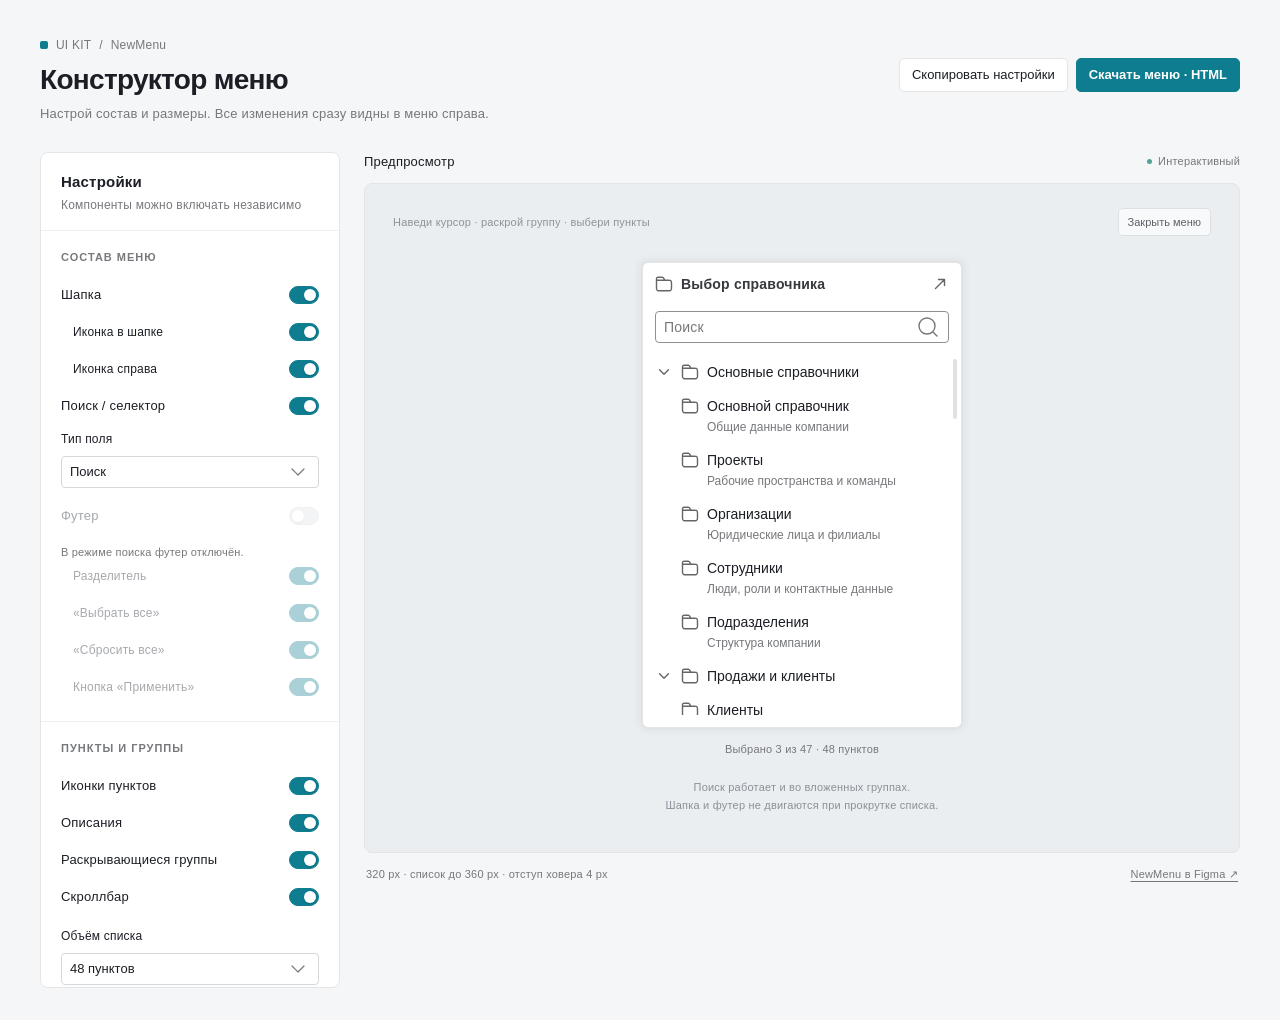
==== commit 2023ef81: "Match NewMenu list inset to Figma spacing/4" ====
--- a/new-menu.html
+++ b/new-menu.html
@@ -12,11 +12,11 @@
 .preview-pane{min-width:0;position:sticky;top:24px}.preview-heading{display:flex;align-items:center;justify-content:space-between;gap:16px;margin:0 0 12px}.preview-heading h2{font-size:13px;font-weight:500;margin:0}.preview-state{display:flex;gap:6px;align-items:center;color:var(--muted);font-size:11px}.live-dot{width:5px;height:5px;border-radius:50%;background:#54a294}.stage{position:relative;min-height:670px;padding:24px 28px 28px;background:#ebeef0;border:1px solid #e1e5e7;border-radius:8px;display:flex;flex-direction:column;align-items:center;overflow:hidden}.stage-toolbar{width:100%;display:flex;align-items:center;justify-content:space-between;gap:12px;margin-bottom:26px}.stage-label{font-size:11px;color:#8c9399}.stage-toolbar .button{min-height:28px;padding:4px 9px;font-size:11px;background:#f8f9fa;color:#5c6369;border-color:#dbe0e3}.menu-anchor{width:var(--menu-width);max-width:100%;margin:0 auto}.stage-hint{margin:20px 0 0;color:#899198;font-size:11px;text-align:center;max-width:360px;line-height:18px}.preview-meta{display:flex;gap:12px;justify-content:space-between;margin:12px 2px 0;color:var(--muted);font-size:11px;line-height:18px}.preview-meta a{color:var(--muted);text-underline-offset:3px}.result{margin:16px auto 0;width:var(--menu-width);max-width:100%;border:1px solid #dce4e6;border-radius:6px;padding:12px;background:#f8fafb}.result-top{display:flex;justify-content:space-between;gap:8px;align-items:center;font-size:12px;font-weight:500}.result-count{font-size:11px;color:var(--muted);font-weight:400}.result-tags{display:flex;flex-wrap:wrap;gap:5px;margin-top:8px}.result-tag{padding:3px 6px;border:1px solid #dbe8ea;border-radius:3px;background:#eef6f7;color:#377581;font-size:11px;line-height:16px}.toast{position:fixed;z-index:50;bottom:24px;left:50%;transform:translateX(-50%);padding:10px 16px;background:#26353a;color:#fff;border-radius:6px;box-shadow:0 3px 14px #0002;font-size:12px;max-width:calc(100vw - 32px);text-align:center}.closed-state{display:flex;flex-direction:column;align-items:center;justify-content:center;gap:12px;min-height:300px;text-align:center;color:var(--muted);font-size:13px}
 /* NewMenu: fixed outer regions and a separately scrolling Items section. */
 .new-menu{display:flex;flex-direction:column;gap:12px;width:100%;padding:12px 0;border:1px solid var(--border);border-radius:6px;background:var(--surface);box-shadow:0 0 1px #0000000a,0 0 2px #0000000f,0 0 7px 4px #0000000a;overflow:hidden;letter-spacing:.2px}.menu-header{display:flex;align-items:flex-start;gap:8px;min-height:24px;margin:0 12px;color:#36393e}.menu-title{flex:1;min-width:0;font-weight:600;font-size:14px;line-height:18px;white-space:normal;overflow-wrap:anywhere}.asset{display:block;flex:none;width:18px;height:18px;background-color:var(--icon);mask:var(--asset) center/contain no-repeat;-webkit-mask:var(--asset) center/contain no-repeat}.asset--header{--asset:var(--asset-header)}.asset--folder{--asset:var(--asset-folder)}.asset--action{--asset:var(--asset-action)}.asset--chevron{--asset:var(--asset-chevron)}.asset--selection{--asset:var(--asset-selection);background-color:var(--accent)}.asset--search{--asset:var(--asset-search);width:24px;height:24px;background-color:var(--muted)}.menu-control{position:relative;margin:0 12px}
-/* The scrollbar overlays the fixed 12 px gutter and never takes row width. */
+/* Hover backgrounds stop 4 px from the panel; 8 px row padding keeps content at 12 px. The scrollbar overlays the right edge. */
 .items-region{position:relative;flex:none;min-width:0;width:100%}
 .items-scroll{max-height:var(--list-height);overflow-y:auto;overflow-x:hidden;overscroll-behavior:contain;scrollbar-width:none;scroll-padding:4px;outline:none}
 .items-scroll::-webkit-scrollbar{display:none;width:0;height:0}
-.menu-items{padding:0 12px}
+.menu-items{padding:0 4px}
 .scrollbar{position:absolute;z-index:1;top:0;right:0;bottom:0;width:12px;touch-action:none;user-select:none}
 .scrollbar-thumb{position:absolute;top:0;left:4px;width:4px;height:60px;border:0;border-radius:9999px;background:#36393e;opacity:.15;cursor:grab}
 .scrollbar.is-dragging,.scrollbar.is-dragging .scrollbar-thumb{cursor:grabbing}
@@ -322,7 +322,7 @@
     const hasFooter=!isSearchMode()&&config.footer&&(config.divider||config.selectAll||config.resetAll||config.apply);
     byId('menu-footer').hidden=!hasFooter;byId('footer-divider').hidden=!config.divider;byId('footer-links').hidden=!(config.selectAll||config.resetAll);byId('select-all').hidden=!config.selectAll;byId('reset-all').hidden=!config.resetAll;byId('apply').hidden=!config.apply;
     menu.classList.toggle('no-icons',!config.icons);menu.classList.toggle('no-descriptions',!config.descriptions);
-    byId('geometry-label').textContent=config.width+' px · список до '+config.height+' px · отступ 12 px';
+    byId('geometry-label').textContent=config.width+' px · список до '+config.height+' px · отступ ховера 4 px';
     syncControls();if(rebuild)buildData();syncSearchField();renderItems();setOpen(true);
   }
   function setOpen(open,focus=false) {
